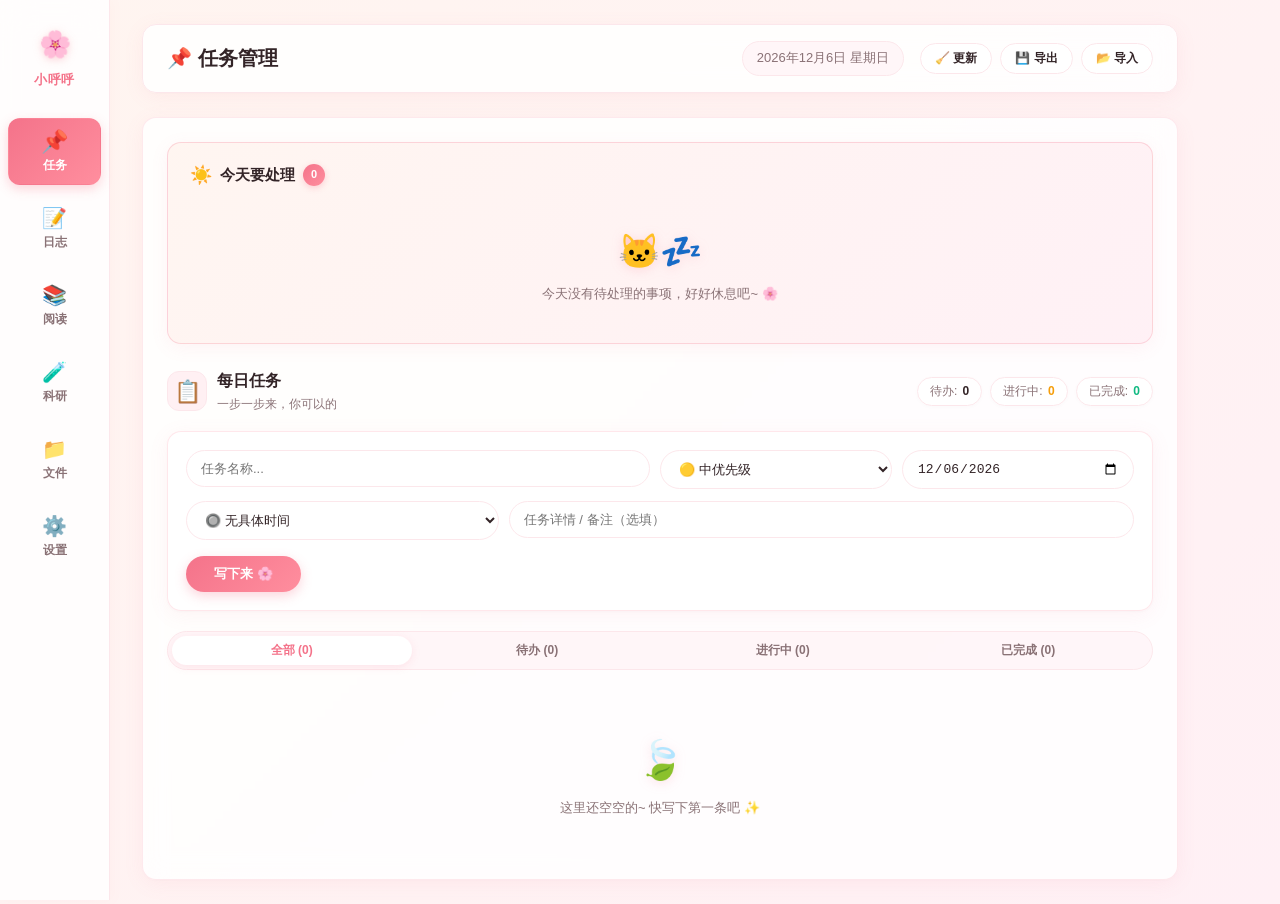
==== frontend/index.html @ 3597a03e "feat: add header-clear-cache-btn and bump cache buster to v1.2.9 in index.html" ====
<!DOCTYPE html>
<html lang="zh-CN">
<head>
  <meta charset="UTF-8">
  <meta name="viewport" content="width=device-width, initial-scale=1.0">
  <title>Xiaohuhu Work Space - 个人数字工作空间</title>
  
  <!-- PWA Web App Manifest & Meta Tags -->
  <link rel="manifest" href="manifest.json">
  <meta name="theme-color" content="#F4738A">
  <meta name="mobile-web-app-capable" content="yes">
  <meta name="apple-mobile-web-app-capable" content="yes">
  <meta name="apple-mobile-web-app-status-bar-style" content="default">
  <meta name="apple-mobile-web-app-title" content="小呼呼">
  <link rel="apple-touch-icon" href="icons/icon-192.svg">
  <link rel="icon" type="image/svg+xml" href="icons/icon-192.svg">

  <link rel="stylesheet" href="style.css?v=1.2.9">
</head>
<body>
<div id="app">
  <!-- 左侧固定侧边栏 (110px 桌面端 / 62px 移动端紧凑手账侧边栏) -->
  <aside class="sidebar" id="sidebar">
    <div class="sidebar-brand" id="brand-home" title="Xiaohuhu Work Space">
      <span class="brand-icon">🌸</span>
      <span class="brand-title">小呼呼</span>
    </div>

    <nav class="sidebar-nav">
      <button class="nav-item active" data-panel="task-panel" title="任务管理">
        <span class="nav-icon">📌</span>
        <span class="nav-label">任务</span>
      </button>
      <button class="nav-item" data-panel="journal-panel" title="工作日志">
        <span class="nav-icon">📝</span>
        <span class="nav-label">日志</span>
      </button>
      <button class="nav-item" data-panel="reading-panel" title="文献阅读">
        <span class="nav-icon">📚</span>
        <span class="nav-label">阅读</span>
      </button>
      <button class="nav-item" data-panel="research-panel" title="科研记录">
        <span class="nav-icon">🧪</span>
        <span class="nav-label">科研</span>
      </button>
      <button class="nav-item" data-panel="file-panel" title="文件中心">
        <span class="nav-icon">📁</span>
        <span class="nav-label">文件</span>
      </button>
      <button class="nav-item" data-panel="settings-panel" title="设置中心">
        <span class="nav-icon">⚙️</span>
        <span class="nav-label">设置</span>
      </button>
    </nav>
  </aside>

  <!-- 右侧单面板主内容区 -->
  <main class="main-content">
    <!-- 顶部 Header：显示当前面板标题 + 动态中文日期 + 导出/导入快捷按钮 + 清理缓存更新 -->
    <header class="header-container">
      <div class="header-left">
        <h1 id="current-panel-title">📌 任务管理</h1>
      </div>

      <div class="header-right">
        <div class="header-date" id="current-date">2026年8月27日 星期四</div>
        <div class="header-actions">
          <button id="header-clear-cache-btn" class="btn btn-secondary btn-sm" title="一键清理浏览器缓存并获取最新版本" onclick="window.clearAppCacheAndReload()">
            🧹 更新
          </button>
          <button id="header-export-btn" class="btn btn-secondary btn-sm" title="一键导出全部数据备份">
            💾 导出
          </button>
          <button id="header-import-btn" class="btn btn-secondary btn-sm" title="导入数据备份">
            📂 导入
          </button>
        </div>
      </div>
    </header>

    <!-- 单面板容器区（仅激活面板显示） -->
    <div class="panels-container">
      <section class="panel active" id="task-panel"></section>
      <section class="panel" id="journal-panel"></section>
      <section class="panel" id="reading-panel"></section>
      <section class="panel" id="research-panel"></section>
      <section class="panel" id="file-panel"></section>
      <section class="panel" id="settings-panel"></section>
    </div>
  </main>
</div>

<!-- 全局导入文件选择器 -->
<input id="global-backup-file-input" type="file" accept="application/json" style="display:none" />

<script type="module" src="main.js?v=1.2.9"></script>
</body>
</html>
---- frontend/style.css ----
:root {
  /* 温暖粉橙渐变主色系 */
  --primary-color: #F4738A;
  --primary-hover: #E05670;
  --primary-light: #FFF0F3;
  --primary-glow: rgba(244, 115, 138, 0.25);
  --primary-gradient: linear-gradient(135deg, #F4738A 0%, #FF8E9E 100%);
  --primary-gradient-hover: linear-gradient(135deg, #E05670 0%, #F4738A 100%);
  --bg-gradient: linear-gradient(135deg, #FFF5F0 0%, #FFF0F5 100%);
  
  /* 界面与面板背景 */
  --sidebar-bg: rgba(255, 255, 255, 0.82);
  --panel-bg: rgba(255, 255, 255, 0.85);
  --card-bg: rgba(255, 255, 255, 0.92);
  --card-border: rgba(255, 225, 230, 0.8);
  --panel-border: rgba(244, 115, 138, 0.15);
  
  /* 文本与细节 */
  --text-main: #332427;
  --text-muted: #8A7276;
  --text-light: #B59E9E;
  --border-color: #FCE7EB;
  --border-focus: #F4738A;
  
  /* 辅助状态色 */
  --success: #10B981;
  --success-light: #ECFDF5;
  --success-border: #A7F3D0;
  --warning: #F59E0B;
  --warning-light: #FFFBEB;
  --warning-border: #FDE68A;
  --danger: #EF4444;
  --danger-light: #FEF2F2;
  --danger-border: #FECACA;
  
  /* 圆角与阴影体系 */
  --radius-sm: 8px;
  --radius-md: 12px;
  --radius-lg: 14px;
  --radius-pill: 20px;
  --radius-full: 9999px;
  
  --shadow-soft: 0 4px 20px rgba(244, 115, 138, 0.08), 0 1px 3px rgba(0, 0, 0, 0.02);
  --shadow-hover: 0 8px 24px rgba(244, 115, 138, 0.16), 0 2px 6px rgba(0, 0, 0, 0.04);
  --shadow-btn: 0 4px 12px rgba(244, 115, 138, 0.3);
  --shadow-btn-hover: 0 6px 16px rgba(244, 115, 138, 0.45);
  
  --sidebar-width: 110px;
}

* {
  box-sizing: border-box;
}

body {
  font-family: -apple-system, BlinkMacSystemFont, "Segoe UI", Roboto, "Helvetica Neue", "PingFang SC", "Hiragino Sans GB", "Microsoft YaHei", sans-serif;
  margin: 0;
  padding: 0;
  background: var(--bg-gradient);
  color: var(--text-main);
  line-height: 1.6;
  min-height: 100vh;
  -webkit-font-smoothing: antialiased;
}

#app {
  display: flex;
  min-height: 100vh;
}

/* ==========================================================================
   左侧固定侧边栏 (110px)
   ========================================================================== */
.sidebar {
  position: fixed;
  left: 0;
  top: 0;
  width: var(--sidebar-width);
  height: 100vh;
  background: var(--sidebar-bg);
  backdrop-filter: blur(16px);
  -webkit-backdrop-filter: blur(16px);
  border-right: 1px solid var(--border-color);
  display: flex;
  flex-direction: column;
  align-items: center;
  padding: 24px 8px;
  z-index: 100;
  box-shadow: 2px 0 12px rgba(244, 115, 138, 0.04);
}

.sidebar-brand {
  display: flex;
  flex-direction: column;
  align-items: center;
  gap: 4px;
  margin-bottom: 28px;
  cursor: pointer;
  user-select: none;
}

.brand-icon {
  font-size: 26px;
  filter: drop-shadow(0 2px 4px rgba(244, 115, 138, 0.3));
}

.brand-title {
  font-size: 13px;
  font-weight: 700;
  color: var(--primary-color);
  letter-spacing: 0.5px;
}

.sidebar-nav {
  display: flex;
  flex-direction: column;
  gap: 10px;
  width: 100%;
}

.nav-item {
  display: flex;
  flex-direction: column;
  align-items: center;
  justify-content: center;
  width: 100%;
  padding: 10px 4px;
  border-radius: var(--radius-md);
  background: transparent;
  border: 1px solid transparent;
  color: var(--text-muted);
  cursor: pointer;
  transition: all 0.25s cubic-bezier(0.4, 0, 0.2, 1);
  user-select: none;
}

.nav-item .nav-icon {
  font-size: 20px;
  margin-bottom: 4px;
  transition: transform 0.25s ease;
}

.nav-item .nav-label {
  font-size: 12px;
  font-weight: 600;
}

.nav-item:hover {
  background: var(--primary-light);
  color: var(--primary-color);
  transform: translateY(-2px);
}

.nav-item:hover .nav-icon {
  transform: scale(1.15);
}

.nav-item.active {
  background: var(--primary-gradient);
  color: #ffffff;
  box-shadow: var(--shadow-btn);
  border-color: transparent;
}

.nav-item.active .nav-icon {
  transform: scale(1.1);
}

.nav-item.active .nav-label {
  color: #ffffff;
  font-weight: 700;
}

/* ==========================================================================
   右侧单面板主内容区
   ========================================================================== */
.main-content {
  margin-left: var(--sidebar-width);
  flex: 1;
  min-height: 100vh;
  display: flex;
  flex-direction: column;
  padding: 24px 32px;
  max-width: 1100px;
  box-sizing: border-box;
}

/* 顶部 Header */
.header-container {
  display: flex;
  justify-content: space-between;
  align-items: center;
  padding: 16px 24px;
  background: var(--panel-bg);
  backdrop-filter: blur(12px);
  -webkit-backdrop-filter: blur(12px);
  border: 1px solid var(--border-color);
  border-radius: var(--radius-lg);
  box-shadow: var(--shadow-soft);
  margin-bottom: 24px;
}

.header-left h1 {
  font-size: 20px;
  font-weight: 700;
  color: var(--text-main);
  margin: 0;
  display: flex;
  align-items: center;
  gap: 8px;
}

.header-right {
  display: flex;
  align-items: center;
  gap: 16px;
}

.header-date {
  font-size: 13px;
  font-weight: 500;
  color: var(--text-muted);
  background: rgba(255, 240, 243, 0.6);
  padding: 6px 14px;
  border-radius: var(--radius-pill);
  border: 1px solid var(--border-color);
}

.header-actions {
  display: flex;
  gap: 8px;
}

/* ==========================================================================
   面板容器与卡片风格 (圆角 14px + 柔和阴影 + 白底半透明)
   ========================================================================== */
.panels-container {
  flex: 1;
  position: relative;
}

.panel {
  display: none;
  background: var(--panel-bg);
  backdrop-filter: blur(12px);
  -webkit-backdrop-filter: blur(12px);
  border: 1px solid var(--panel-border);
  border-radius: var(--radius-lg);
  padding: 24px;
  box-shadow: var(--shadow-soft);
}

.panel.active {
  display: flex;
  flex-direction: column;
  animation: fadeInPanel 0.28s ease-out;
}

@keyframes fadeInPanel {
  from {
    opacity: 0;
    transform: translateY(6px);
  }
  to {
    opacity: 1;
    transform: translateY(0);
  }
}

.panel-header {
  display: flex;
  justify-content: space-between;
  align-items: center;
  margin-bottom: 20px;
  border-bottom: 1px solid var(--border-color);
  padding-bottom: 14px;
}

.panel-header h2 {
  font-size: 18px;
  font-weight: 700;
  margin: 0;
  color: var(--text-main);
}

.panel-stats {
  display: flex;
  gap: 8px;
}

/* ==========================================================================
   按钮体系：统一 Pill 圆角 (20px) + 粉色渐变 + hover 上浮
   ========================================================================== */
.btn {
  display: inline-flex;
  align-items: center;
  justify-content: center;
  gap: 6px;
  padding: 8px 18px;
  border-radius: var(--radius-pill);
  font-size: 13px;
  font-weight: 600;
  border: none;
  cursor: pointer;
  white-space: nowrap;
  transition: all 0.25s cubic-bezier(0.4, 0, 0.2, 1);
  outline: none;
}

.btn-primary {
  background: var(--primary-gradient);
  color: #ffffff;
  box-shadow: var(--shadow-btn);
}

.btn-primary:hover {
  background: var(--primary-gradient-hover);
  transform: translateY(-2px);
  box-shadow: var(--shadow-btn-hover);
}

.btn-secondary {
  background: rgba(255, 255, 255, 0.95);
  color: var(--text-main);
  border: 1px solid var(--border-color);
}

.btn-secondary:hover {
  background: var(--primary-light);
  color: var(--primary-color);
  border-color: var(--primary-color);
  transform: translateY(-2px);
  box-shadow: 0 4px 10px rgba(244, 115, 138, 0.15);
}

.btn-danger {
  background: var(--danger-light);
  color: var(--danger);
  border: 1px solid var(--danger-border);
}

.btn-danger:hover {
  background: #fee2e2;
  transform: translateY(-2px);
  box-shadow: 0 4px 10px rgba(239, 68, 68, 0.18);
}

.btn-sm {
  padding: 6px 14px;
  font-size: 12px;
}

.btn-icon {
  background: transparent;
  border: none;
  cursor: pointer;
  padding: 6px;
  font-size: 15px;
  opacity: 0.75;
  border-radius: var(--radius-full);
  transition: all 0.2s ease;
  display: inline-flex;
  align-items: center;
  justify-content: center;
}

.btn-icon:hover {
  opacity: 1;
  background: var(--primary-light);
  transform: scale(1.15);
}

.btn-link {
  background: transparent;
  border: none;
  color: var(--primary-color);
  font-size: 12px;
  font-weight: 500;
  cursor: pointer;
  padding: 2px 6px;
  border-radius: var(--radius-sm);
  transition: all 0.2s ease;
}

.btn-link:hover {
  background: var(--primary-light);
  text-decoration: none;
}

/* ==========================================================================
   徽章体系 (Badges)
   ========================================================================== */
.badge {
  display: inline-flex;
  align-items: center;
  padding: 3px 10px;
  border-radius: var(--radius-pill);
  font-size: 12px;
  font-weight: 600;
  background: var(--border-color);
  color: var(--text-muted);
}

.badge-info {
  background: var(--primary-light);
  color: var(--primary-color);
  border: 1px solid rgba(244, 115, 138, 0.2);
}

.badge-success {
  background: var(--success-light);
  color: var(--success);
  border: 1px solid var(--success-border);
}

.badge-warning {
  background: var(--warning-light);
  color: #D97706;
  border: 1px solid var(--warning-border);
}

.badge-category {
  background: #FFF0F3;
  color: var(--primary-color);
  border: 1px solid rgba(244, 115, 138, 0.25);
}

.badge-tag {
  background: #FFF5F0;
  color: #E05670;
  border: 1px solid #FFD9E0;
}

.badge-schema {
  background: #F3E8FF;
  color: #7E22CE;
}

/* ==========================================================================
   表单与输入控件
   ========================================================================== */
.form-card {
  background: var(--card-bg);
  border: 1px solid var(--card-border);
  border-radius: var(--radius-lg);
  padding: 16px;
  margin-bottom: 18px;
  box-shadow: var(--shadow-soft);
}

.input-group {
  display: flex;
  gap: 10px;
}

.input-text, .input-textarea, .select-input {
  width: 100%;
  padding: 10px 14px;
  border: 1px solid var(--border-color);
  border-radius: var(--radius-pill);
  font-size: 13px;
  background: #ffffff;
  color: var(--text-main);
  outline: none;
  transition: all 0.2s ease;
}

.input-textarea {
  border-radius: var(--radius-md);
  resize: vertical;
  font-family: inherit;
  line-height: 1.5;
}

.input-text:focus, .input-textarea:focus, .select-input:focus {
  border-color: var(--border-focus);
  box-shadow: 0 0 0 3px var(--primary-glow);
  background: #ffffff;
}

/* ==========================================================================
   筛选选项卡 (Filter Tabs)
   ========================================================================== */
.filter-tabs {
  display: flex;
  gap: 6px;
  margin-bottom: 16px;
  background: rgba(255, 240, 243, 0.5);
  padding: 4px;
  border-radius: var(--radius-pill);
  border: 1px solid var(--border-color);
}

.filter-tab {
  flex: 1;
  background: transparent;
  border: none;
  padding: 6px 12px;
  border-radius: var(--radius-pill);
  font-size: 12px;
  color: var(--text-muted);
  cursor: pointer;
  font-weight: 600;
  transition: all 0.2s ease;
  text-align: center;
}

.filter-tab.active {
  background: #ffffff;
  color: var(--primary-color);
  box-shadow: 0 2px 8px rgba(244, 115, 138, 0.15);
}

/* ==========================================================================
   顶部置顶区：☀️ 今天要处理 (参考手账重点置顶卡片)
   ========================================================================== */
.today-focus-card {
  background: linear-gradient(135deg, rgba(255, 245, 240, 0.95) 0%, rgba(255, 240, 245, 0.95) 100%);
  border: 1px solid rgba(244, 115, 138, 0.25);
  border-radius: var(--radius-lg);
  padding: 18px 22px;
  margin-bottom: 24px;
  box-shadow: 0 4px 18px rgba(244, 115, 138, 0.08);
  position: relative;
  overflow: hidden;
}

.today-focus-header {
  display: flex;
  justify-content: space-between;
  align-items: center;
  margin-bottom: 14px;
}

.today-focus-title {
  display: flex;
  align-items: center;
  gap: 8px;
  font-size: 15px;
  font-weight: 700;
  color: var(--text-main);
}

.focus-icon {
  font-size: 18px;
}

.focus-count-badge {
  background: var(--primary-gradient);
  color: #ffffff;
  font-size: 11px;
  font-weight: 700;
  padding: 2px 8px;
  border-radius: var(--radius-pill);
  box-shadow: 0 2px 6px rgba(244, 115, 138, 0.3);
}

.focus-subtitle {
  font-size: 12px;
  color: var(--text-muted);
}

.today-focus-list {
  display: flex;
  flex-direction: column;
  gap: 10px;
}

.today-focus-item {
  display: flex;
  justify-content: space-between;
  align-items: center;
  background: rgba(255, 255, 255, 0.92);
  border: 1px solid rgba(244, 115, 138, 0.18);
  border-radius: var(--radius-md);
  padding: 12px 16px;
  box-shadow: 0 2px 8px rgba(0, 0, 0, 0.02);
  transition: all 0.25s ease;
}

.today-focus-item:hover {
  transform: translateY(-2px);
  box-shadow: var(--shadow-hover);
  border-color: rgba(244, 115, 138, 0.4);
}

.focus-item-active {
  border-left: 4px solid var(--warning);
  background: #FFFDF9;
}

.focus-item-left {
  display: flex;
  align-items: center;
  gap: 12px;
  flex: 1;
}

.focus-item-info {
  display: flex;
  flex-direction: column;
  gap: 3px;
}

.focus-item-title {
  font-size: 14px;
  font-weight: 600;
  color: var(--text-main);
}

.focus-item-meta {
  display: flex;
  align-items: center;
  gap: 8px;
  font-size: 11px;
  color: var(--text-muted);
}

.focus-item-detail {
  background: rgba(255, 240, 243, 0.6);
  padding: 1px 8px;
  border-radius: 4px;
  color: var(--text-muted);
}

.focus-item-right {
  display: flex;
  align-items: center;
  gap: 10px;
}

.status-pill {
  font-size: 11px;
  font-weight: 600;
  padding: 3px 10px;
  border-radius: var(--radius-pill);
}

.status-pill-active {
  background: var(--warning-light);
  color: #D97706;
  border: 1px solid var(--warning-border);
  animation: pulsePill 2s infinite ease-in-out;
}

@keyframes pulsePill {
  0%, 100% { opacity: 1; transform: scale(1); }
  50% { opacity: 0.85; transform: scale(0.98); }
}

.today-empty-state {
  text-align: center;
  padding: 20px 16px;
  display: flex;
  flex-direction: column;
  align-items: center;
  justify-content: center;
}

.empty-cat-emoji {
  font-size: 34px;
  margin-bottom: 6px;
  filter: drop-shadow(0 2px 6px rgba(244, 115, 138, 0.2));
  animation: floatEmoji 3s ease-in-out infinite;
}

.today-empty-text {
  font-size: 13px;
  color: var(--text-muted);
  margin: 0;
}

/* ==========================================================================
   每日任务模块头与统计胶囊 (参考截图排版)
   ========================================================================== */
.task-section-header {
  display: flex;
  justify-content: space-between;
  align-items: center;
  margin-bottom: 16px;
}

.task-section-title-wrap {
  display: flex;
  align-items: center;
  gap: 10px;
}

.task-title-icon-box {
  font-size: 22px;
  background: #FFF0F3;
  width: 40px;
  height: 40px;
  border-radius: 12px;
  display: flex;
  align-items: center;
  justify-content: center;
  border: 1px solid var(--border-color);
}

.task-main-heading {
  font-size: 16px;
  font-weight: 700;
  margin: 0;
  color: var(--text-main);
}

.task-sub-heading {
  font-size: 12px;
  color: var(--text-muted);
  margin: 2px 0 0 0;
}

.task-stats-pills {
  display: flex;
  gap: 8px;
}

.stat-bubble {
  background: rgba(255, 255, 255, 0.95);
  border: 1px solid var(--border-color);
  padding: 4px 12px;
  border-radius: var(--radius-pill);
  font-size: 12px;
  color: var(--text-muted);
  box-shadow: 0 1px 4px rgba(0, 0, 0, 0.02);
}

.stat-bubble strong {
  color: var(--text-main);
  margin-left: 2px;
}

.stat-bubble-warn strong {
  color: #F59E0B;
}

.stat-bubble-success strong {
  color: #10B981;
}

/* ==========================================================================
   任务录入表单卡片 (手账风格网格排版)
   ========================================================================== */
.task-form-card {
  background: var(--card-bg);
  border: 1px solid var(--card-border);
  border-radius: var(--radius-lg);
  padding: 18px;
  margin-bottom: 20px;
  box-shadow: var(--shadow-soft);
  display: flex;
  flex-direction: column;
  gap: 12px;
}

.task-form-row {
  display: flex;
  gap: 10px;
  width: 100%;
}

.col-title {
  flex: 3;
}

.col-priority {
  flex: 1.5;
}

.col-date {
  flex: 1.5;
}

.col-timetype {
  flex: 1.5;
}

.col-timepoint {
  flex: 1.5;
}

.col-timerange-full {
  flex: 4;
  display: flex;
  align-items: center;
  gap: 8px;
  background: rgba(255, 240, 243, 0.4);
  padding: 4px 10px;
  border-radius: var(--radius-pill);
  border: 1px solid var(--border-color);
}

.range-field-group {
  display: flex;
  align-items: center;
  gap: 4px;
  flex: 1;
}

.range-label {
  font-size: 11px;
  font-weight: 700;
  color: var(--primary-color);
  white-space: nowrap;
}

.date-input-sm {
  flex: 1.4;
  padding: 6px 8px;
  font-size: 12px;
}

.time-input-sm {
  flex: 1;
  padding: 6px 8px;
  font-size: 12px;
}

.col-details {
  flex: 3;
}

.time-range-sep {
  font-size: 12px;
  color: var(--text-muted);
  white-space: nowrap;
}

.task-form-footer {
  display: flex;
  justify-content: flex-start;
  margin-top: 4px;
}

.btn-submit-task {
  padding: 9px 28px;
  font-size: 13px;
  font-weight: 700;
}

/* ==========================================================================
   任务项视觉增强与优先级/时间标签
   ========================================================================== */
.task-list-container {
  margin-top: 8px;
}

.item-list {
  list-style: none;
  padding: 0;
  margin: 0;
  display: flex;
  flex-direction: column;
  gap: 10px;
}

.task-item {
  display: flex;
  justify-content: space-between;
  align-items: center;
  padding: 12px 16px;
  background: var(--card-bg);
  border: 1px solid var(--card-border);
  border-radius: var(--radius-lg);
  box-shadow: var(--shadow-soft);
  transition: all 0.25s ease;
}

.task-item:hover {
  transform: translateY(-2px);
  box-shadow: var(--shadow-hover);
  border-color: rgba(244, 115, 138, 0.4);
}

.task-item.task-done {
  opacity: 0.65;
  background: rgba(255, 255, 255, 0.6);
}

.task-item.task-done .task-title {
  text-decoration: line-through;
  color: var(--text-muted);
}

.task-item-inprogress {
  border-left: 4px solid var(--warning);
  background: #FFFDF9;
}

.task-left {
  display: flex;
  align-items: center;
  gap: 12px;
  flex: 1;
}

.task-checkbox {
  appearance: none;
  -webkit-appearance: none;
  width: 18px;
  height: 18px;
  border: 2px solid #FFB8C6;
  border-radius: 6px;
  outline: none;
  cursor: pointer;
  display: grid;
  place-content: center;
  transition: all 0.2s ease;
  background: #ffffff;
  flex-shrink: 0;
}

.task-checkbox:checked {
  background: var(--primary-color);
  border-color: var(--primary-color);
}

.task-checkbox:checked::before {
  content: "✓";
  font-size: 12px;
  font-weight: 700;
  color: white;
}

.task-main-info {
  display: flex;
  flex-direction: column;
  gap: 3px;
  flex: 1;
}

.task-title-line {
  display: flex;
  align-items: center;
  gap: 6px;
}

.task-title {
  font-size: 14px;
  font-weight: 600;
  color: var(--text-main);
  word-break: break-word;
}

.task-sub-meta {
  display: flex;
  align-items: center;
  gap: 8px;
  font-size: 11px;
  color: var(--text-muted);
  flex-wrap: wrap;
}

.meta-date, .meta-details {
  color: var(--text-muted);
}

.priority-dot {
  width: 10px;
  height: 10px;
  border-radius: 50%;
  display: inline-block;
  flex-shrink: 0;
}

.priority-high, .priority-tag-high {
  background: #EF4444;
}

.priority-medium, .priority-tag-medium {
  background: #F59E0B;
}

.priority-low, .priority-tag-low {
  background: #10B981;
}

.priority-tag {
  display: inline-flex;
  align-items: center;
  font-size: 10px;
  font-weight: 600;
  padding: 1px 6px;
  border-radius: var(--radius-pill);
  color: #ffffff;
}

.badge-time {
  display: inline-flex;
  align-items: center;
  font-size: 11px;
  font-weight: 600;
  padding: 2px 8px;
  border-radius: var(--radius-pill);
}

.badge-time-point {
  background: #EFF6FF;
  color: #2563EB;
  border: 1px solid #BFDBFE;
}

.badge-time-range {
  background: #FFF7ED;
  color: #EA580C;
  border: 1px solid #FED7AA;
}

.task-actions {
  display: flex;
  align-items: center;
  gap: 6px;
}

/* ==========================================================================
   全局 Toast 提醒组件
   ========================================================================== */
.global-toast-container {
  position: fixed;
  top: 24px;
  right: 24px;
  z-index: 9999;
  display: flex;
  flex-direction: column;
  gap: 10px;
  pointer-events: none;
}

.app-toast {
  background: rgba(255, 255, 255, 0.96);
  border: 1px solid var(--primary-color);
  border-left: 5px solid var(--primary-color);
  box-shadow: 0 6px 24px rgba(244, 115, 138, 0.25);
  padding: 12px 20px;
  border-radius: var(--radius-md);
  font-size: 13px;
  font-weight: 600;
  color: var(--text-main);
  backdrop-filter: blur(10px);
  animation: slideInToast 0.3s ease-out;
  pointer-events: auto;
  max-width: 360px;
}

.toast-fadeout {
  opacity: 0;
  transform: translateY(-8px);
  transition: all 0.35s ease;
}

@keyframes slideInToast {
  from { opacity: 0; transform: translateY(-12px); }
  to { opacity: 1; transform: translateY(0); }
}

/* ==========================================================================
   云端多端同步面板 (Cloud Sync Card)
   ========================================================================== */
.cloud-sync-card {
  background: var(--card-bg);
  border: 1px solid var(--card-border);
  border-radius: var(--radius-lg);
  padding: 20px;
  margin-bottom: 20px;
  box-shadow: var(--shadow-soft);
}

.cloud-sync-header {
  display: flex;
  justify-content: space-between;
  align-items: center;
  margin-bottom: 16px;
}

.cloud-sync-title {
  display: flex;
  align-items: center;
  gap: 12px;
}

.cloud-icon {
  font-size: 24px;
  background: var(--primary-light);
  width: 44px;
  height: 44px;
  border-radius: 12px;
  display: flex;
  align-items: center;
  justify-content: center;
  border: 1px solid var(--border-color);
}

.sync-main-title {
  font-size: 16px;
  font-weight: 700;
  margin: 0;
  color: var(--text-main);
}

.sync-sub-title {
  font-size: 12px;
  color: var(--text-muted);
  margin: 2px 0 0 0;
}

.sync-badge {
  font-size: 11px;
  font-weight: 600;
  padding: 4px 12px;
  border-radius: var(--radius-pill);
}

.sync-badge-active {
  background: var(--success-light);
  color: #059669;
  border: 1px solid var(--success-border);
}

.sync-badge-offline {
  background: #F3F4F6;
  color: #6B7280;
  border: 1px solid #E5E7EB;
}

.sync-config-details {
  background: rgba(255, 240, 243, 0.35);
  border: 1px dashed var(--border-color);
  border-radius: var(--radius-md);
  padding: 12px 16px;
  margin-bottom: 14px;
}

.sync-config-summary {
  font-size: 12px;
  font-weight: 600;
  color: var(--primary-color);
  cursor: pointer;
  outline: none;
}

.sync-config-body {
  margin-top: 12px;
  display: flex;
  flex-direction: column;
  gap: 10px;
}

.input-row {
  display: flex;
  flex-direction: column;
  gap: 4px;
}

.input-label {
  font-size: 11px;
  font-weight: 600;
  color: var(--text-muted);
}

.config-actions {
  display: flex;
  align-items: center;
  gap: 10px;
  margin-top: 4px;
}

.tip-msg {
  font-size: 12px;
  color: var(--success);
  font-weight: 600;
}

/* 📖 内置图文教程折叠区 */
.sync-tutorial-details {
  background: #FFFDF9;
  border: 1px solid #FDE68A;
  border-radius: var(--radius-md);
  padding: 12px 16px;
  margin-bottom: 18px;
}

.sync-tutorial-summary {
  font-size: 12px;
  font-weight: 700;
  color: #B45309;
  cursor: pointer;
  outline: none;
}

.sync-tutorial-content {
  margin-top: 14px;
  display: flex;
  flex-direction: column;
  gap: 14px;
}

.tutorial-step {
  display: flex;
  gap: 12px;
  align-items: flex-start;
  background: #ffffff;
  border: 1px solid #FCE7EB;
  border-radius: var(--radius-md);
  padding: 12px 14px;
}

.step-num {
  background: var(--primary-gradient);
  color: #ffffff;
  font-size: 11px;
  font-weight: 700;
  padding: 2px 8px;
  border-radius: var(--radius-pill);
  white-space: nowrap;
  margin-top: 2px;
}

.step-desc {
  font-size: 12px;
  color: var(--text-main);
  line-height: 1.6;
  flex: 1;
}

.tutorial-code-block {
  background: #2D1B20;
  color: #FCE7EB;
  padding: 10px 12px;
  border-radius: 8px;
  font-family: monospace;
  font-size: 11px;
  margin: 8px 0;
  overflow-x: auto;
  user-select: all;
}

.tutorial-tip-box {
  background: rgba(255, 240, 243, 0.7);
  border-left: 3px solid var(--primary-color);
  padding: 8px 12px;
  border-radius: 4px;
  font-size: 11px;
  color: var(--text-main);
  margin-top: 6px;
}

/* 登录后用户信息与按钮 */
.logged-in-box {
  background: rgba(255, 255, 255, 0.95);
  border: 1px solid var(--card-border);
  border-radius: var(--radius-md);
  padding: 16px;
  display: flex;
  flex-direction: column;
  gap: 14px;
}

.user-info-row {
  display: flex;
  align-items: center;
  gap: 12px;
}

.user-avatar {
  font-size: 22px;
  background: var(--primary-light);
  width: 40px;
  height: 40px;
  border-radius: 50%;
  display: flex;
  align-items: center;
  justify-content: center;
  border: 1px solid var(--border-color);
}

.user-email {
  font-size: 14px;
  font-weight: 700;
  color: var(--text-main);
}

.sync-time-label {
  font-size: 12px;
  color: var(--text-muted);
}

.sync-buttons-row {
  display: flex;
  gap: 8px;
  flex-wrap: wrap;
  align-items: center;
}

.sync-feedback-text, .auth-feedback-text {
  font-size: 12px;
  font-weight: 600;
  margin-top: 6px;
}

.text-success {
  color: #059669;
}

.text-danger {
  color: #DC2626;
}

/* 登录/注册表单 */
.auth-form-box {
  background: rgba(255, 255, 255, 0.95);
  border: 1px solid var(--card-border);
  border-radius: var(--radius-md);
  padding: 18px;
  display: flex;
  flex-direction: column;
  gap: 14px;
}

.auth-tabs {
  display: flex;
  gap: 8px;
  border-bottom: 1px solid var(--border-color);
  padding-bottom: 10px;
}

.auth-tab {
  background: transparent;
  border: none;
  font-size: 13px;
  font-weight: 600;
  color: var(--text-muted);
  cursor: pointer;
  padding: 6px 14px;
  border-radius: var(--radius-pill);
  transition: all 0.2s ease;
}

.auth-tab.active {
  background: var(--primary-light);
  color: var(--primary-color);
}

.auth-inputs {
  display: flex;
  flex-direction: column;
  gap: 10px;
}

.auth-actions {
  display: flex;
  justify-content: flex-start;
}

/* ==========================================================================
   日志面板 (Journal)
   ========================================================================== */
.category-selector {
  display: flex;
  gap: 8px;
  margin-bottom: 12px;
  flex-wrap: wrap;
}

.tag-btn {
  background: rgba(255, 255, 255, 0.9);
  border: 1px solid var(--border-color);
  padding: 5px 12px;
  border-radius: var(--radius-pill);
  font-size: 12px;
  font-weight: 500;
  cursor: pointer;
  color: var(--text-muted);
  transition: all 0.2s ease;
}

.tag-btn.active, .tag-btn:hover {
  background: var(--primary-light);
  color: var(--primary-color);
  border-color: var(--primary-color);
}

.journal-action-bar {
  display: flex;
  justify-content: space-between;
  align-items: center;
  margin: 10px 0 18px 0;
}

.tip-text {
  font-size: 11px;
  color: var(--text-muted);
}

.journal-list, .reading-list, .research-list {
  display: flex;
  flex-direction: column;
  gap: 12px;
  max-height: 520px;
  overflow-y: auto;
  padding-right: 4px;
}

.journal-card, .reading-card, .research-card {
  padding: 16px;
  background: var(--card-bg);
  border: 1px solid var(--card-border);
  border-radius: var(--radius-lg);
  box-shadow: var(--shadow-soft);
  transition: all 0.2s ease;
}

.journal-card:hover, .reading-card:hover, .research-card:hover {
  transform: translateY(-2px);
  box-shadow: var(--shadow-hover);
}

.journal-card-header, .reading-card-header, .research-card-header {
  display: flex;
  justify-content: space-between;
  align-items: center;
  margin-bottom: 8px;
}

.journal-meta, .reading-info {
  display: flex;
  align-items: center;
  gap: 8px;
}

.journal-date {
  font-size: 11px;
  color: var(--text-muted);
}

.journal-content, .research-content {
  color: var(--text-main);
  white-space: pre-wrap;
  line-height: 1.6;
  font-size: 13px;
}

/* ==========================================================================
   阅读中心 (Reading) & 科研面板 (Research)
   ========================================================================== */
.reading-form, .research-form {
  display: flex;
  flex-direction: column;
  gap: 10px;
  margin-bottom: 18px;
}

.reading-form-footer, .research-form-footer {
  display: flex;
  gap: 10px;
}

.reading-title, .research-title {
  font-size: 14px;
  font-weight: 600;
  color: var(--text-main);
}

.reading-notes {
  margin: 8px 0;
  padding: 8px 12px;
  background: rgba(255, 240, 243, 0.4);
  border-radius: var(--radius-sm);
  border-left: 3px solid var(--primary-color);
  font-size: 12px;
  color: var(--text-main);
}

.reading-meta {
  display: flex;
  justify-content: space-between;
  align-items: center;
  margin-top: 8px;
  font-size: 11px;
  color: var(--text-muted);
}

.status-toggle-buttons {
  display: flex;
  gap: 8px;
}

.research-tags {
  display: flex;
  gap: 6px;
  margin-top: 8px;
  flex-wrap: wrap;
}

/* ==========================================================================
   文件中心 (File) 与 设置中心 (Settings)
   ========================================================================== */
.settings-actions {
  display: flex;
  gap: 10px;
  margin-bottom: 20px;
  flex-wrap: wrap;
}

.backup-section h3 {
  font-size: 14px;
  margin: 0 0 10px 0;
  color: var(--text-main);
}

.backup-list {
  display: flex;
  flex-direction: column;
  gap: 8px;
  max-height: 240px;
  overflow-y: auto;
}

.backup-item {
  padding: 10px 14px;
  background: var(--card-bg);
  border: 1px solid var(--card-border);
  border-radius: var(--radius-md);
  box-shadow: var(--shadow-soft);
}

.backup-item-title {
  font-size: 13px;
  font-weight: 600;
  font-family: monospace;
  color: var(--text-main);
}

.backup-item-meta {
  display: flex;
  gap: 8px;
  font-size: 11px;
  color: var(--text-muted);
  margin-top: 4px;
}

.version-footer {
  margin-top: 20px;
  padding-top: 14px;
  border-top: 1px solid var(--border-color);
  font-size: 12px;
  color: var(--text-muted);
  text-align: center;
}

.version-footer code {
  background: var(--primary-light);
  color: var(--primary-color);
  padding: 2px 6px;
  border-radius: 4px;
  font-size: 11px;
}

/* ==========================================================================
   空状态 (Empty State)
   ========================================================================== */
.empty-state {
  text-align: center;
  padding: 36px 16px;
  color: var(--text-muted);
  display: flex;
  flex-direction: column;
  align-items: center;
  justify-content: center;
}

.empty-state .empty-icon {
  font-size: 38px;
  margin-bottom: 8px;
  filter: drop-shadow(0 2px 6px rgba(244, 115, 138, 0.2));
  animation: floatEmoji 3s ease-in-out infinite;
}

.empty-state .empty-text {
  font-size: 13px;
  color: var(--text-muted);
  margin: 0;
}

@keyframes floatEmoji {
  0%, 100% {
    transform: translateY(0);
  }
  50% {
    transform: translateY(-4px);
  }
}

/* ==========================================================================
   移动端自适应 (<768px): 菜单栏保留在左侧 (手账风格垂直紧凑侧边栏，参考图二)
   ========================================================================== */
@media (max-width: 768px) {
  body {
    padding: 0;
  }

  #app {
    flex-direction: row;
  }

  /* 左侧固定紧凑侧边栏 (62px) */
  .sidebar {
    position: fixed;
    top: 0;
    bottom: 0;
    left: 0;
    width: 62px;
    height: 100vh;
    flex-direction: column;
    justify-content: flex-start;
    padding: 12px 3px;
    border-right: 1px solid var(--border-color);
    border-top: none;
    box-shadow: 2px 0 10px rgba(244, 115, 138, 0.05);
    background: rgba(255, 255, 255, 0.92);
    z-index: 100;
    overflow-y: auto;
  }

  .sidebar-brand {
    display: flex;
    margin-bottom: 12px;
  }

  .brand-icon {
    font-size: 20px;
  }

  .brand-title {
    display: none; /* 移动端隐藏品牌文字，只保留粉色樱花图标 */
  }

  .sidebar-nav {
    flex-direction: column;
    gap: 6px;
    width: 100%;
  }

  .nav-item {
    padding: 6px 2px;
    border-radius: var(--radius-md);
    width: 100%;
  }

  .nav-item .nav-icon {
    font-size: 16px;
    margin-bottom: 2px;
  }

  .nav-item .nav-label {
    font-size: 9.5px;
    letter-spacing: -0.2px;
    white-space: nowrap;
  }

  /* 右侧主内容区域 */
  .main-content {
    margin-left: 62px;
    width: calc(100% - 62px);
    padding: 12px 10px 30px 10px;
    min-height: 100vh;
  }

  /* 顶部 Header 紧凑排版 */
  .header-container {
    flex-direction: column;
    align-items: stretch;
    gap: 8px;
    padding: 10px 12px;
    margin-bottom: 14px;
  }

  .header-left h1 {
    font-size: 16px;
  }

  .header-right {
    width: 100%;
    display: flex;
    justify-content: space-between;
    align-items: center;
    gap: 6px;
  }

  .header-date {
    font-size: 11px;
    padding: 3px 8px;
  }

  .header-actions {
    display: flex;
    gap: 4px;
  }

  .header-actions .btn-sm {
    padding: 4px 8px;
    font-size: 11px;
  }

  .panel {
    padding: 12px 10px;
  }

  .today-focus-card {
    padding: 14px 12px;
    margin-bottom: 16px;
  }

  .today-focus-title {
    font-size: 14px;
  }

  .task-section-header {
    flex-direction: column;
    align-items: flex-start;
    gap: 8px;
  }

  .task-form-card {
    padding: 12px 10px;
  }

  .task-form-row {
    flex-direction: column;
    gap: 8px;
  }

  .col-timerange-full {
    flex-direction: column;
    align-items: stretch;
    border-radius: var(--radius-md);
  }

  .range-field-group {
    width: 100%;
  }

  .time-range-sep {
    text-align: center;
    margin: 2px 0;
  }

  .today-focus-header {
    flex-direction: column;
    align-items: flex-start;
    gap: 6px;
  }

  .global-toast-container {
    top: 12px;
    right: 12px;
    left: 12px;
  }

  .cloud-sync-header {
    flex-direction: column;
    align-items: flex-start;
    gap: 10px;
  }
}
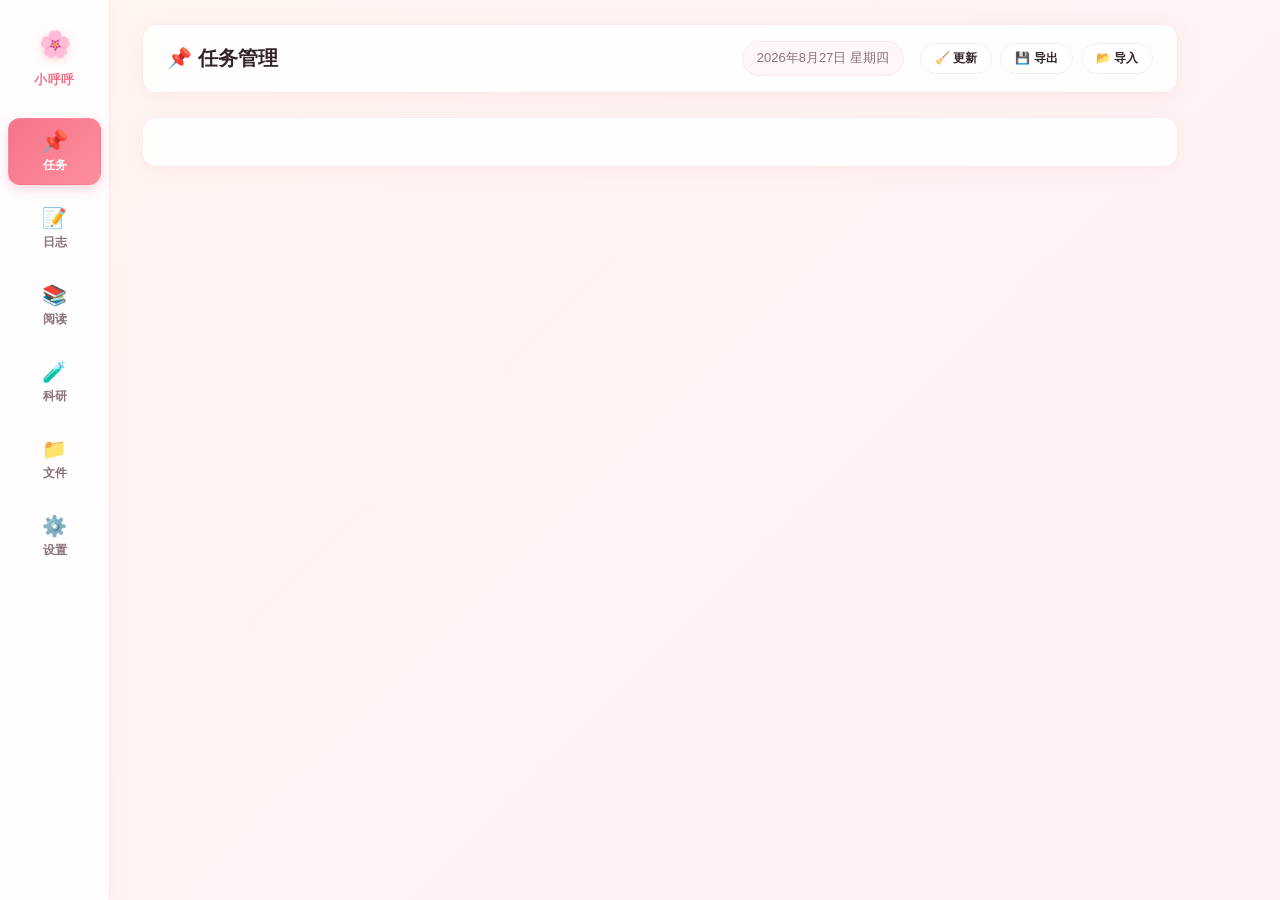
==== commit 19f79e85: "chore: bump cache buster to v=1.3.0 in index.html" ====
--- a/frontend/index.html
+++ b/frontend/index.html
@@ -15,7 +15,7 @@
   <link rel="apple-touch-icon" href="icons/icon-192.svg">
   <link rel="icon" type="image/svg+xml" href="icons/icon-192.svg">
 
-  <link rel="stylesheet" href="style.css?v=1.2.9">
+  <link rel="stylesheet" href="style.css?v=1.3.0">
 </head>
 <body>
 <div id="app">
@@ -93,6 +93,6 @@
 <!-- 全局导入文件选择器 -->
 <input id="global-backup-file-input" type="file" accept="application/json" style="display:none" />
 
-<script type="module" src="main.js?v=1.2.9"></script>
+<script type="module" src="main.js?v=1.3.0"></script>
 </body>
 </html>
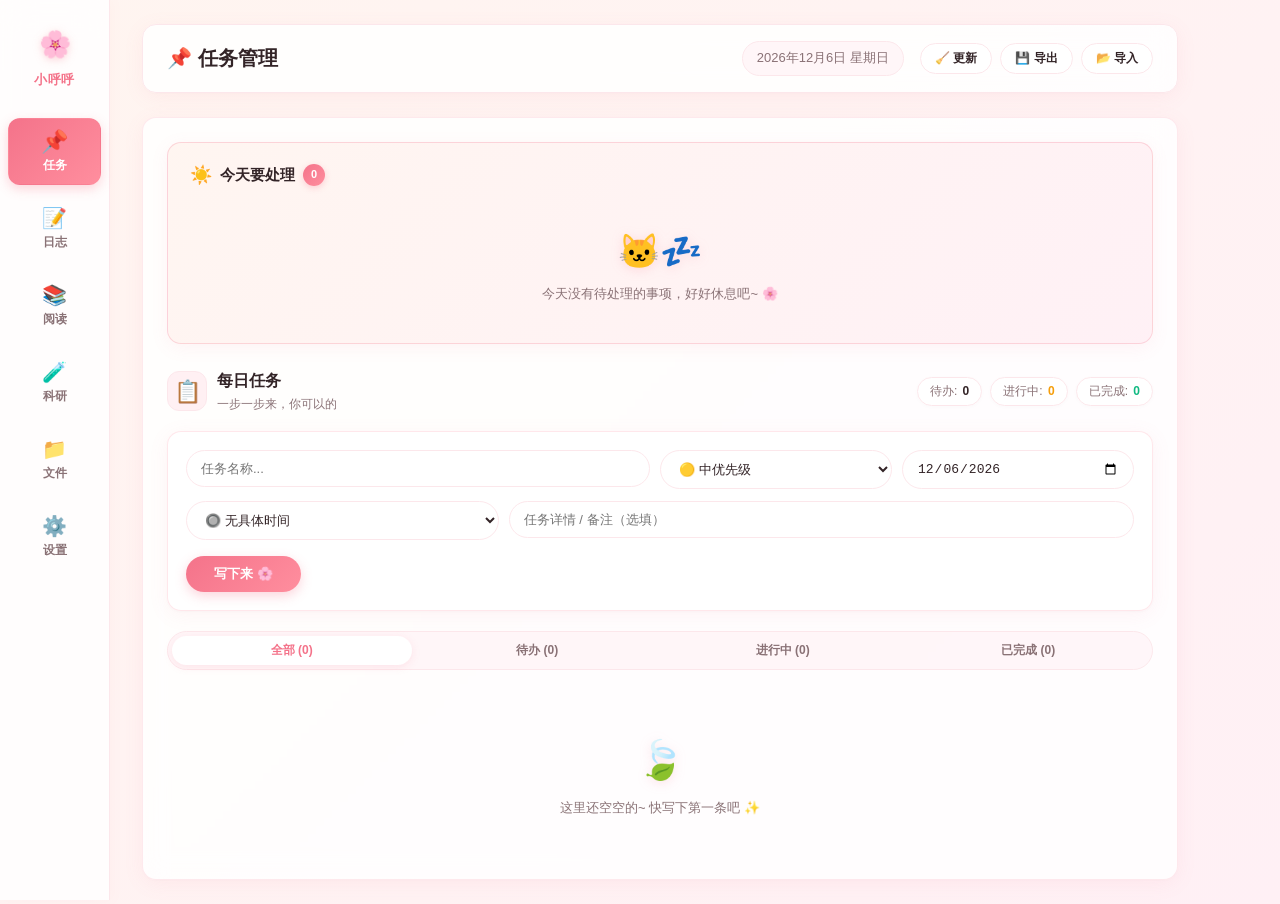
==== commit 457918db: "chore: bump cache buster to v=1.3.1 in index.html" ====
--- a/frontend/index.html
+++ b/frontend/index.html
@@ -15,7 +15,7 @@
   <link rel="apple-touch-icon" href="icons/icon-192.svg">
   <link rel="icon" type="image/svg+xml" href="icons/icon-192.svg">
 
-  <link rel="stylesheet" href="style.css?v=1.3.0">
+  <link rel="stylesheet" href="style.css?v=1.3.1">
 </head>
 <body>
 <div id="app">
@@ -93,6 +93,6 @@
 <!-- 全局导入文件选择器 -->
 <input id="global-backup-file-input" type="file" accept="application/json" style="display:none" />
 
-<script type="module" src="main.js?v=1.3.0"></script>
+<script type="module" src="main.js?v=1.3.1"></script>
 </body>
 </html>
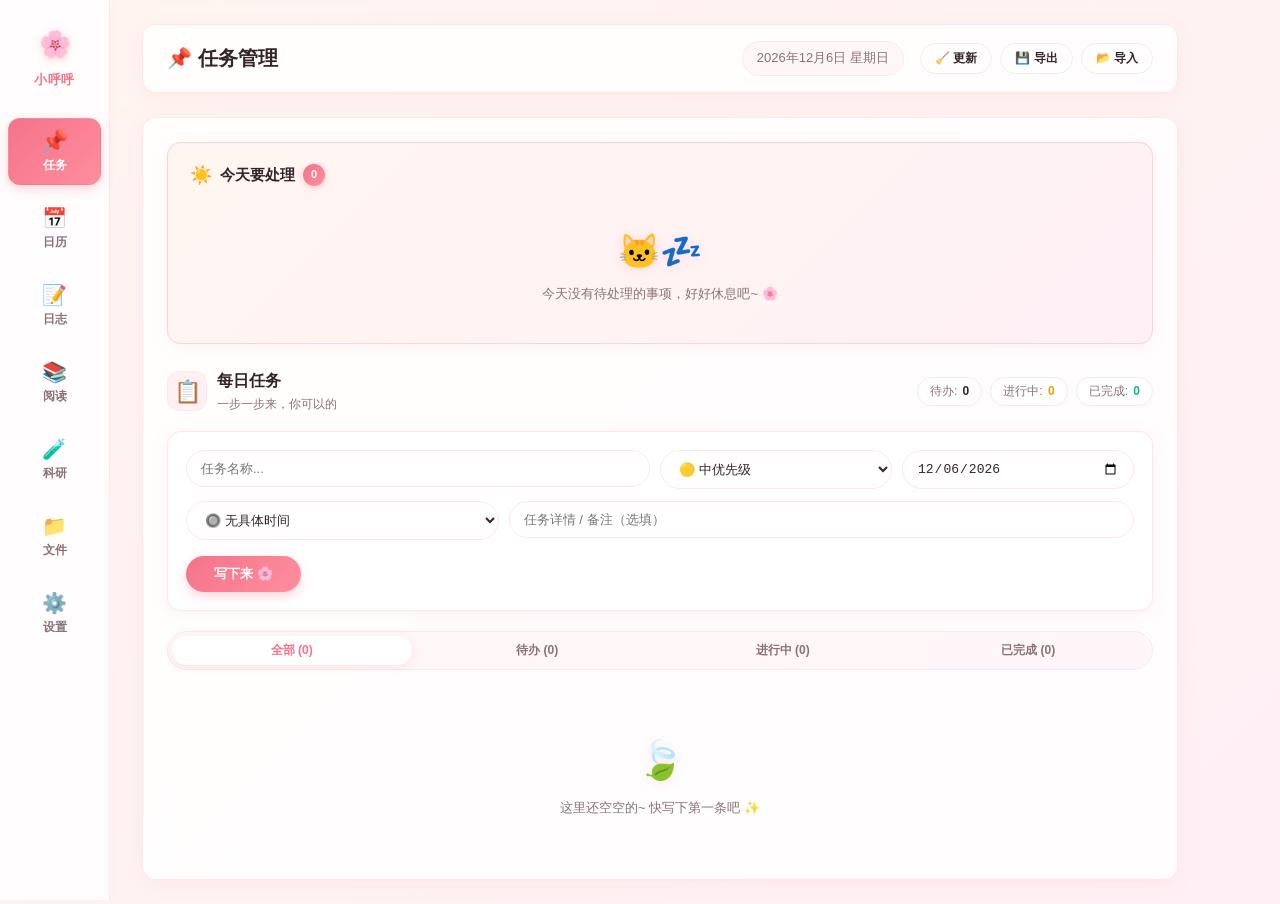
==== commit 1c4f8333: "update frontend/index.html" ====
--- a/frontend/index.html
+++ b/frontend/index.html
@@ -15,7 +15,7 @@
   <link rel="apple-touch-icon" href="icons/icon-192.svg">
   <link rel="icon" type="image/svg+xml" href="icons/icon-192.svg">
 
-  <link rel="stylesheet" href="style.css?v=1.3.1">
+  <link rel="stylesheet" href="style.css?v=1.4.0">
 </head>
 <body>
 <div id="app">
@@ -30,6 +30,10 @@
       <button class="nav-item active" data-panel="task-panel" title="任务管理">
         <span class="nav-icon">📌</span>
         <span class="nav-label">任务</span>
+      </button>
+      <button class="nav-item" data-panel="calendar-panel" title="日历日程与全景回顾">
+        <span class="nav-icon">📅</span>
+        <span class="nav-label">日历</span>
       </button>
       <button class="nav-item" data-panel="journal-panel" title="工作日志">
         <span class="nav-icon">📝</span>
@@ -63,7 +67,7 @@
       </div>
 
       <div class="header-right">
-        <div class="header-date" id="current-date">2026年8月27日 星期四</div>
+        <div class="header-date" id="current-date">2026年9月2日 星期三</div>
         <div class="header-actions">
           <button id="header-clear-cache-btn" class="btn btn-secondary btn-sm" title="一键清理浏览器缓存并获取最新版本" onclick="window.clearAppCacheAndReload()">
             🧹 更新
@@ -81,6 +85,7 @@
     <!-- 单面板容器区（仅激活面板显示） -->
     <div class="panels-container">
       <section class="panel active" id="task-panel"></section>
+      <section class="panel" id="calendar-panel"></section>
       <section class="panel" id="journal-panel"></section>
       <section class="panel" id="reading-panel"></section>
       <section class="panel" id="research-panel"></section>
@@ -93,6 +98,6 @@
 <!-- 全局导入文件选择器 -->
 <input id="global-backup-file-input" type="file" accept="application/json" style="display:none" />
 
-<script type="module" src="main.js?v=1.3.1"></script>
+<script type="module" src="main.js?v=1.4.0"></script>
 </body>
 </html>
--- a/frontend/style.css
+++ b/frontend/style.css
@@ -1594,6 +1594,513 @@
 /* ==========================================================================
    移动端自适应 (<768px): 菜单栏保留在左侧 (手账风格垂直紧凑侧边栏，参考图二)
    ========================================================================== */
+
+/* ==========================================================================
+   日历日程与全景回顾 (Calendar & Daily Review)
+   ========================================================================== */
+.calendar-panel-wrapper {
+  display: flex;
+  flex-direction: column;
+  gap: 16px;
+}
+
+.calendar-header-bar {
+  display: flex;
+  justify-content: space-between;
+  align-items: center;
+  padding: 12px 18px;
+  background: var(--card-bg);
+  border: 1px solid var(--card-border);
+  border-radius: var(--radius-lg);
+  box-shadow: var(--shadow-soft);
+}
+
+.calendar-nav-group {
+  display: flex;
+  align-items: center;
+  gap: 10px;
+}
+
+.calendar-month-title {
+  font-size: 17px;
+  font-weight: 700;
+  color: var(--text-main);
+  margin: 0 4px;
+  min-width: 120px;
+  text-align: center;
+}
+
+.calendar-main-grid-layout {
+  display: grid;
+  grid-template-columns: 1.25fr 1fr;
+  gap: 18px;
+  align-items: start;
+}
+
+.calendar-grid-card {
+  background: var(--card-bg);
+  border: 1px solid var(--card-border);
+  border-radius: var(--radius-lg);
+  padding: 16px;
+  box-shadow: var(--shadow-soft);
+}
+
+.calendar-weekdays-header {
+  display: grid;
+  grid-template-columns: repeat(7, 1fr);
+  text-align: center;
+  font-size: 13px;
+  font-weight: 600;
+  color: var(--text-muted);
+  padding-bottom: 10px;
+  border-bottom: 1px dashed var(--border-color);
+  margin-bottom: 8px;
+}
+
+.calendar-weekdays-header .weekend {
+  color: var(--primary-color);
+}
+
+.calendar-days-grid {
+  display: grid;
+  grid-template-columns: repeat(7, 1fr);
+  gap: 6px;
+}
+
+.calendar-day-cell {
+  min-height: 72px;
+  padding: 6px 4px;
+  background: rgba(255, 255, 255, 0.7);
+  border: 1px solid rgba(240, 220, 225, 0.6);
+  border-radius: var(--radius-md);
+  cursor: pointer;
+  display: flex;
+  flex-direction: column;
+  justify-content: space-between;
+  transition: all 0.2s ease;
+  position: relative;
+}
+
+.calendar-day-cell:hover {
+  background: #FFF5F7;
+  border-color: var(--primary-color);
+  transform: translateY(-1px);
+}
+
+.calendar-day-cell.today {
+  background: #FFF0F3;
+  border: 1.5px solid var(--primary-color);
+  box-shadow: 0 2px 6px rgba(244, 115, 138, 0.15);
+}
+
+.calendar-day-cell.selected {
+  border: 2px solid var(--primary-dark);
+  background: #FFE8ED;
+}
+
+.calendar-day-cell.prev-month-day,
+.calendar-day-cell.next-month-day {
+  opacity: 0.35;
+  background: rgba(245, 245, 245, 0.4);
+}
+
+.cell-top-bar {
+  display: flex;
+  justify-content: space-between;
+  align-items: center;
+  padding: 0 2px;
+}
+
+.day-number {
+  font-size: 13px;
+  font-weight: 600;
+  color: var(--text-main);
+}
+
+.today-tag {
+  font-size: 9px;
+  background: var(--primary-color);
+  color: #fff;
+  padding: 1px 4px;
+  border-radius: 4px;
+  font-weight: bold;
+}
+
+.day-schedules-list {
+  display: flex;
+  flex-direction: column;
+  gap: 2px;
+  margin: 2px 0;
+  overflow: hidden;
+}
+
+.mini-schedule-pill {
+  font-size: 10px;
+  background: rgba(244, 115, 138, 0.15);
+  color: var(--primary-dark);
+  padding: 1px 4px;
+  border-radius: 3px;
+  white-space: nowrap;
+  overflow: hidden;
+  text-overflow: ellipsis;
+  display: flex;
+  align-items: center;
+  gap: 3px;
+}
+
+.mini-schedule-pill.done {
+  text-decoration: line-through;
+  opacity: 0.6;
+}
+
+.pill-dot {
+  width: 4px;
+  height: 4px;
+  border-radius: 50%;
+  background: var(--primary-color);
+  flex-shrink: 0;
+}
+
+.mini-more-tag {
+  font-size: 9px;
+  color: var(--text-muted);
+  text-align: right;
+  padding-right: 2px;
+}
+
+.day-activity-dots {
+  display: flex;
+  gap: 3px;
+  align-items: center;
+  min-height: 14px;
+  padding: 0 2px;
+}
+
+.activity-dot {
+  font-size: 10px;
+  line-height: 1;
+}
+
+/* 右侧详情与全景回顾卡片 */
+.calendar-detail-card {
+  background: var(--card-bg);
+  border: 1px solid var(--card-border);
+  border-radius: var(--radius-lg);
+  padding: 18px;
+  box-shadow: var(--shadow-soft);
+  display: flex;
+  flex-direction: column;
+  gap: 14px;
+  min-height: 480px;
+}
+
+.detail-panel-header {
+  display: flex;
+  flex-direction: column;
+  gap: 12px;
+  border-bottom: 1px solid var(--border-color);
+  padding-bottom: 12px;
+}
+
+.detail-date-title {
+  display: flex;
+  align-items: center;
+  gap: 10px;
+}
+
+.detail-icon {
+  font-size: 26px;
+}
+
+.detail-date-title h3 {
+  margin: 0;
+  font-size: 16px;
+  color: var(--text-main);
+}
+
+.detail-sub-meta {
+  font-size: 11.5px;
+  color: var(--text-muted);
+}
+
+.detail-tab-switcher {
+  display: flex;
+  gap: 8px;
+  background: rgba(244, 115, 138, 0.08);
+  padding: 3px;
+  border-radius: var(--radius-pill);
+}
+
+.detail-tab-btn {
+  flex: 1;
+  background: transparent;
+  border: none;
+  padding: 6px 10px;
+  border-radius: var(--radius-pill);
+  font-size: 12px;
+  font-weight: 600;
+  color: var(--text-muted);
+  cursor: pointer;
+  transition: all 0.2s ease;
+}
+
+.detail-tab-btn.active {
+  background: #fff;
+  color: var(--primary-color);
+  box-shadow: 0 2px 5px rgba(0, 0, 0, 0.06);
+}
+
+.detail-content-tab {
+  display: none;
+  flex-direction: column;
+  gap: 12px;
+}
+
+.detail-content-tab.active {
+  display: flex;
+}
+
+.quick-add-schedule-bar {
+  display: flex;
+  gap: 8px;
+}
+
+.schedules-timeline-list {
+  display: flex;
+  flex-direction: column;
+  gap: 10px;
+  max-height: 400px;
+  overflow-y: auto;
+  padding-right: 4px;
+}
+
+.schedule-item-card {
+  display: flex;
+  justify-content: space-between;
+  align-items: center;
+  padding: 10px 12px;
+  background: rgba(255, 255, 255, 0.85);
+  border: 1px solid var(--border-color);
+  border-radius: var(--radius-md);
+  transition: all 0.2s ease;
+}
+
+.schedule-item-card:hover {
+  background: #fff;
+  box-shadow: var(--shadow-hover);
+  border-color: var(--primary-color);
+}
+
+.schedule-item-card.completed {
+  opacity: 0.6;
+  background: rgba(245, 245, 245, 0.6);
+}
+
+.schedule-item-card.completed .schedule-card-title {
+  text-decoration: line-through;
+}
+
+.schedule-card-left {
+  display: flex;
+  align-items: center;
+  gap: 10px;
+  flex: 1;
+}
+
+.schedule-check {
+  width: 17px;
+  height: 17px;
+  accent-color: var(--primary-color);
+  cursor: pointer;
+}
+
+.schedule-card-body {
+  display: flex;
+  flex-direction: column;
+  gap: 3px;
+}
+
+.schedule-card-title-row {
+  display: flex;
+  align-items: center;
+  gap: 6px;
+}
+
+.badge-category {
+  background: var(--primary-light);
+  color: var(--primary-dark);
+  font-size: 10.5px;
+  padding: 2px 6px;
+  border-radius: 4px;
+}
+
+.schedule-card-title {
+  font-size: 13.5px;
+  color: var(--text-main);
+}
+
+.schedule-card-meta {
+  font-size: 11px;
+  color: var(--text-muted);
+  display: flex;
+  gap: 8px;
+}
+
+.schedule-details-text {
+  color: var(--text-main);
+  background: rgba(0, 0, 0, 0.03);
+  padding: 1px 6px;
+  border-radius: 3px;
+}
+
+/* 全景回顾时间线卡片 */
+.review-timeline-container {
+  display: flex;
+  flex-direction: column;
+  gap: 16px;
+  max-height: 420px;
+  overflow-y: auto;
+  padding-right: 4px;
+}
+
+.review-section-block {
+  display: flex;
+  flex-direction: column;
+  gap: 8px;
+}
+
+.review-section-title {
+  font-size: 13px;
+  font-weight: 700;
+  color: var(--primary-dark);
+  margin: 0;
+  border-left: 3px solid var(--primary-color);
+  padding-left: 6px;
+}
+
+.review-cards-list {
+  display: flex;
+  flex-direction: column;
+  gap: 8px;
+}
+
+.review-card {
+  padding: 10px 12px;
+  background: #fff;
+  border: 1px solid var(--border-color);
+  border-radius: var(--radius-md);
+  box-shadow: 0 1px 4px rgba(0, 0, 0, 0.03);
+}
+
+.review-card-header {
+  display: flex;
+  justify-content: space-between;
+  align-items: center;
+  margin-bottom: 6px;
+}
+
+.review-card-content {
+  font-size: 12.5px;
+  color: var(--text-main);
+  line-height: 1.5;
+  white-space: pre-wrap;
+}
+
+.empty-state-mini {
+  text-align: center;
+  padding: 30px 10px;
+  color: var(--text-muted);
+}
+
+.empty-icon-mini {
+  font-size: 28px;
+  display: block;
+  margin-bottom: 6px;
+}
+
+/* 新建日程 Modal 弹窗 */
+.schedule-modal-overlay {
+  position: fixed;
+  top: 0;
+  left: 0;
+  right: 0;
+  bottom: 0;
+  background: rgba(0, 0, 0, 0.45);
+  backdrop-filter: blur(3px);
+  display: none;
+  align-items: center;
+  justify-content: center;
+  z-index: 1000;
+  padding: 16px;
+}
+
+.schedule-modal-overlay.active {
+  display: flex;
+}
+
+.schedule-modal-dialog {
+  background: #fff;
+  border-radius: var(--radius-lg);
+  box-shadow: 0 10px 30px rgba(0, 0, 0, 0.15);
+  width: 100%;
+  max-width: 480px;
+  overflow: hidden;
+  animation: modalPop 0.25s ease-out;
+}
+
+@keyframes modalPop {
+  from {
+    transform: scale(0.95);
+    opacity: 0;
+  }
+  to {
+    transform: scale(1);
+    opacity: 1;
+  }
+}
+
+.modal-header {
+  display: flex;
+  justify-content: space-between;
+  align-items: center;
+  padding: 14px 18px;
+  background: #FFF5F7;
+  border-bottom: 1px solid var(--border-color);
+}
+
+.modal-header h3 {
+  margin: 0;
+  font-size: 16px;
+  color: var(--text-main);
+}
+
+.modal-close-btn {
+  background: transparent;
+  border: none;
+  font-size: 16px;
+  cursor: pointer;
+  color: var(--text-muted);
+}
+
+.modal-body {
+  padding: 16px 18px;
+  display: flex;
+  flex-direction: column;
+  gap: 12px;
+  max-height: 70vh;
+  overflow-y: auto;
+}
+
+.modal-footer {
+  padding: 12px 18px;
+  border-top: 1px solid var(--border-color);
+  display: flex;
+  justify-content: flex-end;
+  gap: 10px;
+  background: #FAFAFA;
+}
+
+
 @media (max-width: 768px) {
   body {
     padding: 0;
@@ -1762,4 +2269,21 @@
     align-items: flex-start;
     gap: 10px;
   }
-}
+
+  .calendar-main-grid-layout {
+    grid-template-columns: 1fr;
+  }
+  .calendar-day-cell {
+    min-height: 52px;
+    padding: 3px 2px;
+  }
+  .mini-schedule-pill {
+    font-size: 8.5px;
+    padding: 0 2px;
+  }
+  .calendar-detail-card {
+    min-height: auto;
+    padding: 12px;
+  }
+
+}
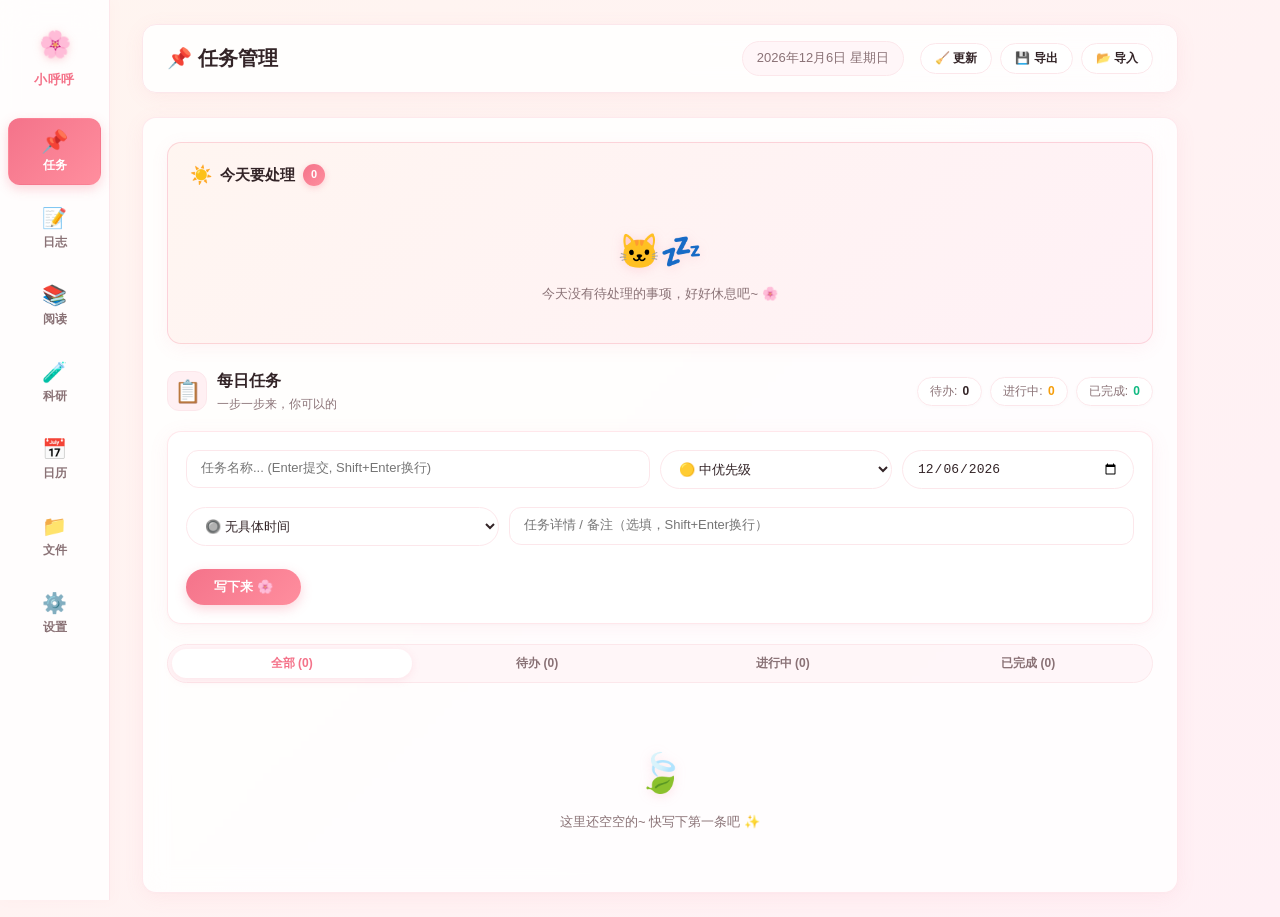
==== commit 6dc1711b: "chore(nav): move calendar menu between research and file (bump v1.4.2)" ====
--- a/frontend/index.html
+++ b/frontend/index.html
@@ -15,7 +15,7 @@
   <link rel="apple-touch-icon" href="icons/icon-192.svg">
   <link rel="icon" type="image/svg+xml" href="icons/icon-192.svg">
 
-  <link rel="stylesheet" href="style.css?v=1.4.0">
+  <link rel="stylesheet" href="style.css?v=1.4.2">
 </head>
 <body>
 <div id="app">
@@ -31,10 +31,6 @@
         <span class="nav-icon">📌</span>
         <span class="nav-label">任务</span>
       </button>
-      <button class="nav-item" data-panel="calendar-panel" title="日历日程与全景回顾">
-        <span class="nav-icon">📅</span>
-        <span class="nav-label">日历</span>
-      </button>
       <button class="nav-item" data-panel="journal-panel" title="工作日志">
         <span class="nav-icon">📝</span>
         <span class="nav-label">日志</span>
@@ -46,6 +42,10 @@
       <button class="nav-item" data-panel="research-panel" title="科研记录">
         <span class="nav-icon">🧪</span>
         <span class="nav-label">科研</span>
+      </button>
+      <button class="nav-item" data-panel="calendar-panel" title="日历日程与全景回顾">
+        <span class="nav-icon">📅</span>
+        <span class="nav-label">日历</span>
       </button>
       <button class="nav-item" data-panel="file-panel" title="文件中心">
         <span class="nav-icon">📁</span>
@@ -85,10 +85,10 @@
     <!-- 单面板容器区（仅激活面板显示） -->
     <div class="panels-container">
       <section class="panel active" id="task-panel"></section>
-      <section class="panel" id="calendar-panel"></section>
       <section class="panel" id="journal-panel"></section>
       <section class="panel" id="reading-panel"></section>
       <section class="panel" id="research-panel"></section>
+      <section class="panel" id="calendar-panel"></section>
       <section class="panel" id="file-panel"></section>
       <section class="panel" id="settings-panel"></section>
     </div>
@@ -98,6 +98,6 @@
 <!-- 全局导入文件选择器 -->
 <input id="global-backup-file-input" type="file" accept="application/json" style="display:none" />
 
-<script type="module" src="main.js?v=1.4.0"></script>
+<script type="module" src="main.js?v=1.4.2"></script>
 </body>
 </html>
--- a/frontend/style.css
+++ b/frontend/style.css
@@ -472,7 +472,20 @@
   line-height: 1.5;
 }
 
-.input-text:focus, .input-textarea:focus, .select-input:focus {
+.task-textarea-auto {
+  border-radius: var(--radius-md);
+  resize: none;
+  min-height: 38px;
+  max-height: 200px;
+  overflow-y: auto;
+  font-family: inherit;
+  font-size: 13px;
+  line-height: 1.45;
+  padding: 8px 14px;
+  box-sizing: border-box;
+}
+
+.input-text:focus, .input-textarea:focus, .select-input:focus, .task-textarea-auto:focus {
   border-color: var(--border-focus);
   box-shadow: 0 0 0 3px var(--primary-glow);
   background: #ffffff;
@@ -606,6 +619,8 @@
   font-size: 14px;
   font-weight: 600;
   color: var(--text-main);
+  word-break: break-word;
+  white-space: pre-wrap;
 }
 
 .focus-item-meta {
@@ -621,6 +636,8 @@
   padding: 1px 8px;
   border-radius: 4px;
   color: var(--text-muted);
+  white-space: pre-wrap;
+  word-break: break-word;
 }
 
 .focus-item-right {
@@ -758,6 +775,7 @@
   display: flex;
   gap: 10px;
   width: 100%;
+  align-items: flex-start;
 }
 
 .col-title {
@@ -941,6 +959,7 @@
   font-weight: 600;
   color: var(--text-main);
   word-break: break-word;
+  white-space: pre-wrap;
 }
 
 .task-sub-meta {
@@ -954,6 +973,8 @@
 
 .meta-date, .meta-details {
   color: var(--text-muted);
+  white-space: pre-wrap;
+  word-break: break-word;
 }
 
 .priority-dot {
